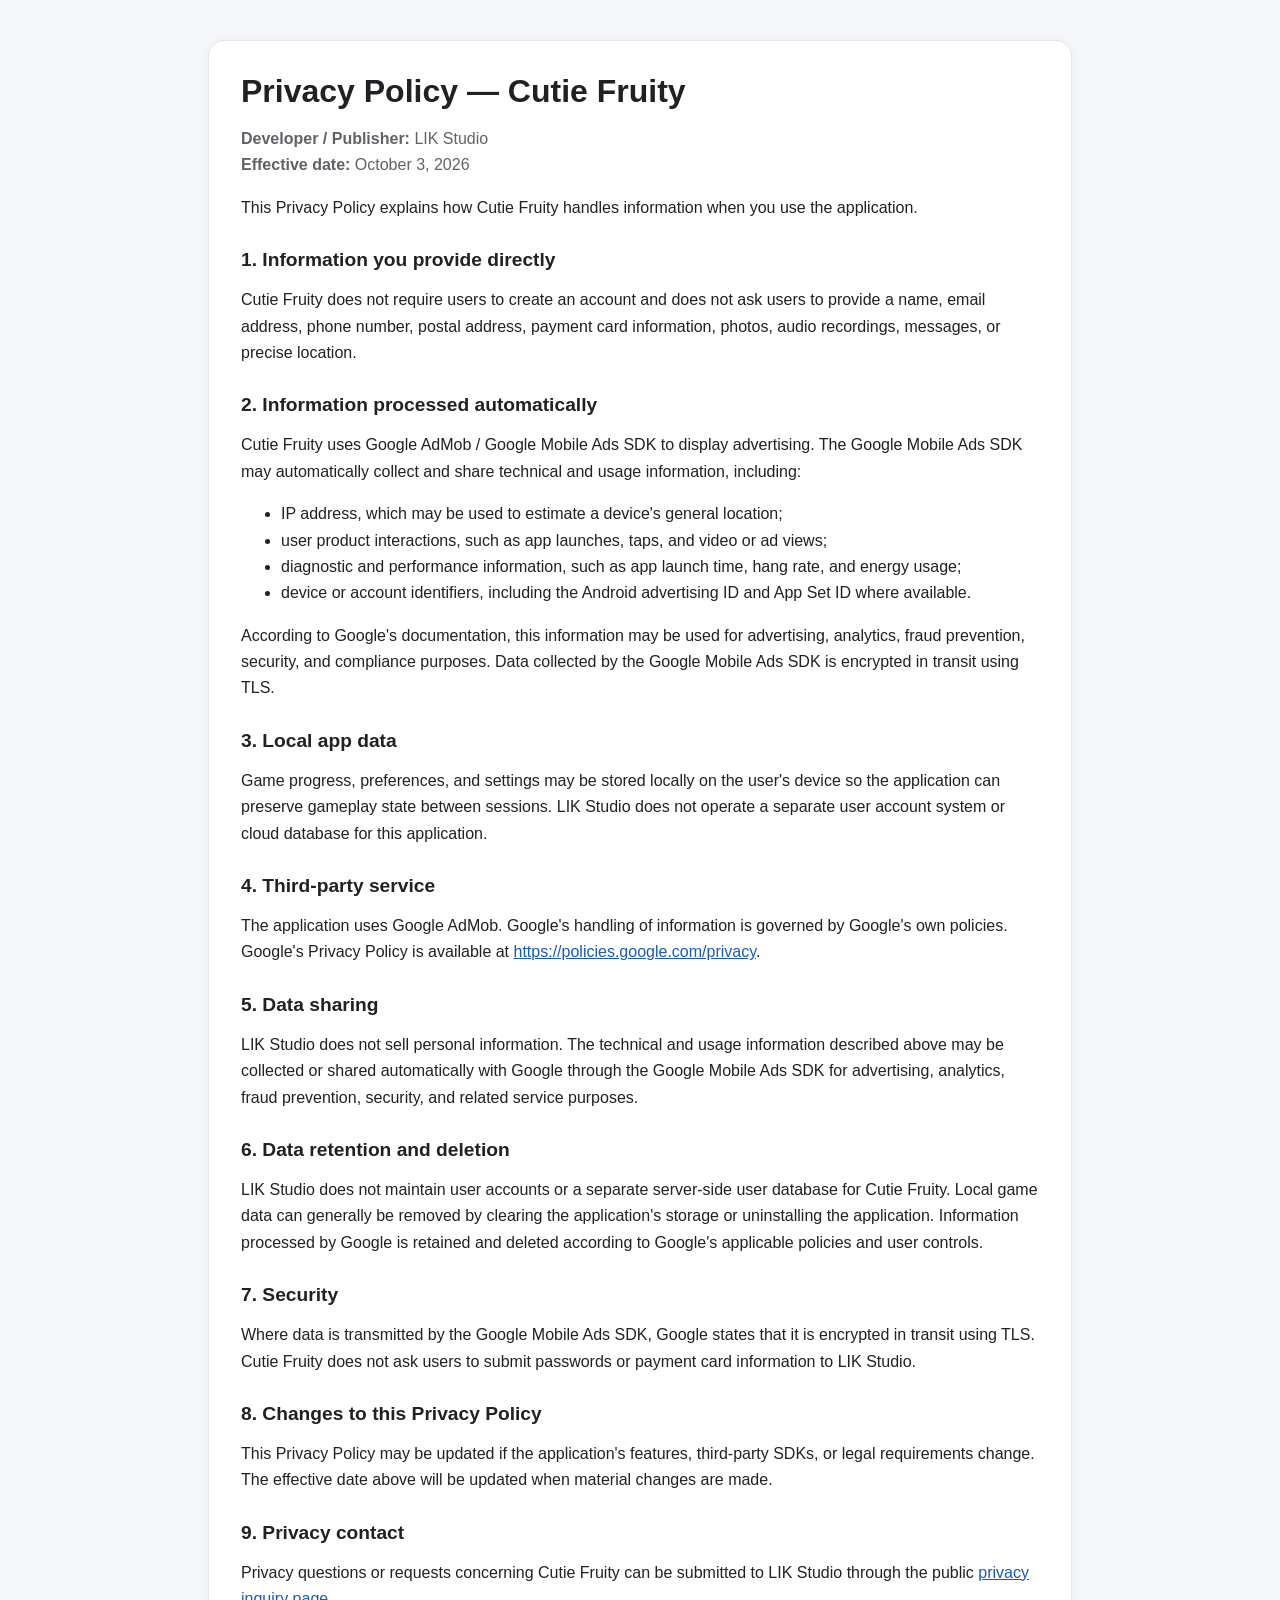
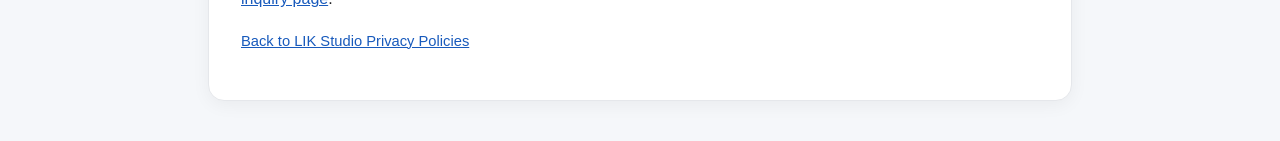
==== cutie-fruity/index.html @ a2e52e21 "Add Cutie Fruity privacy policy" ====
<!doctype html><html lang="en"><head><meta charset="utf-8"><meta name="viewport" content="width=device-width,initial-scale=1"><title>Privacy Policy — Cutie Fruity</title><link rel="stylesheet" href="../styles.css"></head><body><main class="wrap"><article class="card"><h1>Privacy Policy — Cutie Fruity</h1><p class="meta"><strong>Developer / Publisher:</strong> LIK Studio<br><strong>Effective date:</strong> October 3, 2026</p><p>This Privacy Policy explains how Cutie Fruity handles information when you use the application.</p>

<h2>1. Information you provide directly</h2>
<p>Cutie Fruity does not require users to create an account and does not ask users to provide a name, email address, phone number, postal address, payment card information, photos, audio recordings, messages, or precise location.</p>

<h2>2. Information processed automatically</h2>
<p>Cutie Fruity uses Google AdMob / Google Mobile Ads SDK to display advertising. The Google Mobile Ads SDK may automatically collect and share technical and usage information, including:</p>
<ul>
<li>IP address, which may be used to estimate a device's general location;</li>
<li>user product interactions, such as app launches, taps, and video or ad views;</li>
<li>diagnostic and performance information, such as app launch time, hang rate, and energy usage;</li>
<li>device or account identifiers, including the Android advertising ID and App Set ID where available.</li>
</ul>
<p>According to Google's documentation, this information may be used for advertising, analytics, fraud prevention, security, and compliance purposes. Data collected by the Google Mobile Ads SDK is encrypted in transit using TLS.</p>

<h2>3. Local app data</h2>
<p>Game progress, preferences, and settings may be stored locally on the user's device so the application can preserve gameplay state between sessions. LIK Studio does not operate a separate user account system or cloud database for this application.</p>

<h2>4. Third-party service</h2>
<p>The application uses Google AdMob. Google's handling of information is governed by Google's own policies. Google's Privacy Policy is available at <a href="https://policies.google.com/privacy">https://policies.google.com/privacy</a>.</p>

<h2>5. Data sharing</h2>
<p>LIK Studio does not sell personal information. The technical and usage information described above may be collected or shared automatically with Google through the Google Mobile Ads SDK for advertising, analytics, fraud prevention, security, and related service purposes.</p>

<h2>6. Data retention and deletion</h2>
<p>LIK Studio does not maintain user accounts or a separate server-side user database for Cutie Fruity. Local game data can generally be removed by clearing the application's storage or uninstalling the application. Information processed by Google is retained and deleted according to Google's applicable policies and user controls.</p>

<h2>7. Security</h2>
<p>Where data is transmitted by the Google Mobile Ads SDK, Google states that it is encrypted in transit using TLS. Cutie Fruity does not ask users to submit passwords or payment card information to LIK Studio.</p>

<h2>8. Changes to this Privacy Policy</h2>
<p>This Privacy Policy may be updated if the application's features, third-party SDKs, or legal requirements change. The effective date above will be updated when material changes are made.</p>

<h2>9. Privacy contact</h2>
<p>Privacy questions or requests concerning Cutie Fruity can be submitted to LIK Studio through the public <a href="https://github.com/nchoi1980-web/lik-studio-privacy/issues/new">privacy inquiry page</a>.</p>

<p class="small"><a href="../">Back to LIK Studio Privacy Policies</a></p></article></main></body></html>
---- styles.css ----
:root{font-family:Arial,Helvetica,sans-serif;color:#202124;background:#f5f7fa}*{box-sizing:border-box}body{margin:0}.wrap{max-width:900px;margin:40px auto;padding:0 18px}.card{background:#fff;border:1px solid #e5e7eb;border-radius:16px;padding:32px;box-shadow:0 4px 18px rgba(0,0,0,.05)}h1{margin:0 0 8px;font-size:2rem}h2{margin-top:28px;font-size:1.2rem}p,li{line-height:1.65}.meta{color:#5f6368}.app-links a{display:block;margin:10px 0;padding:14px 16px;background:#f0f4f8;border-radius:10px;text-decoration:none;font-weight:700;color:#185abc}a{color:#185abc}.small{font-size:.92rem;color:#5f6368}
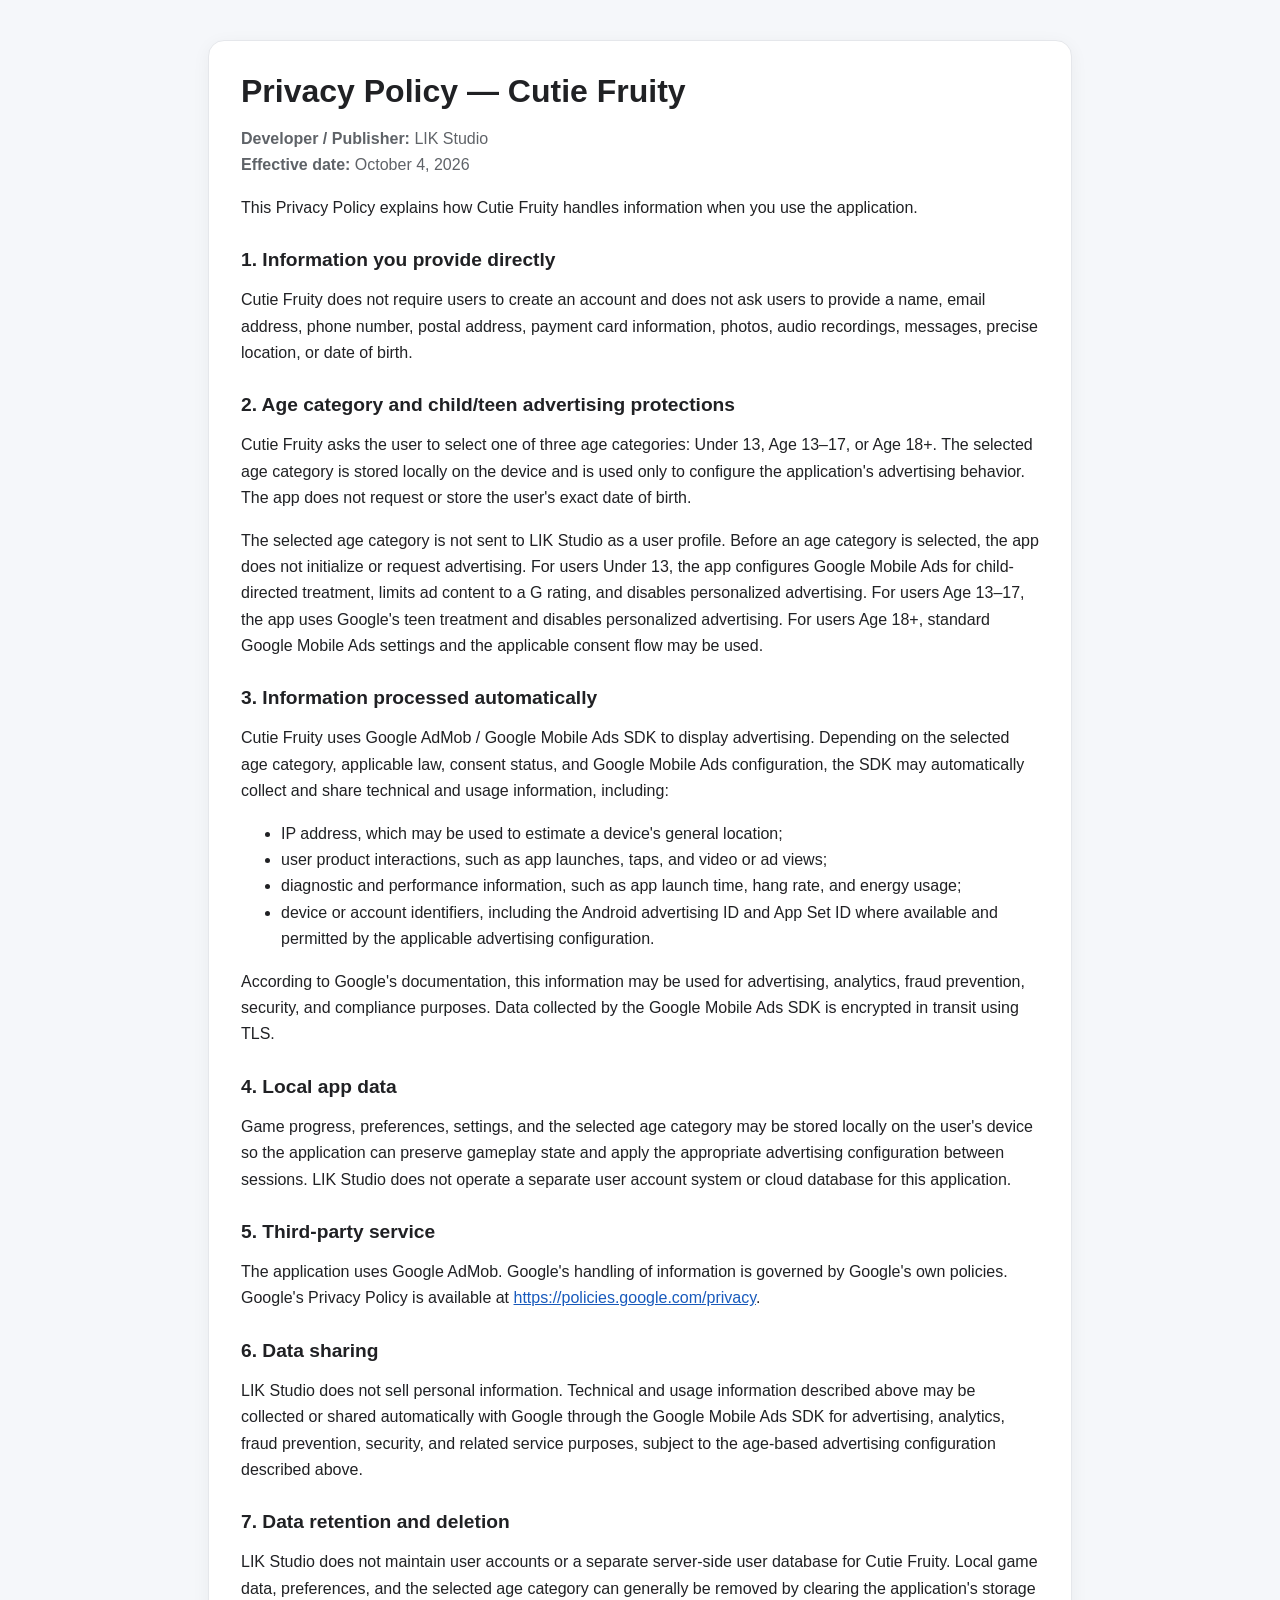
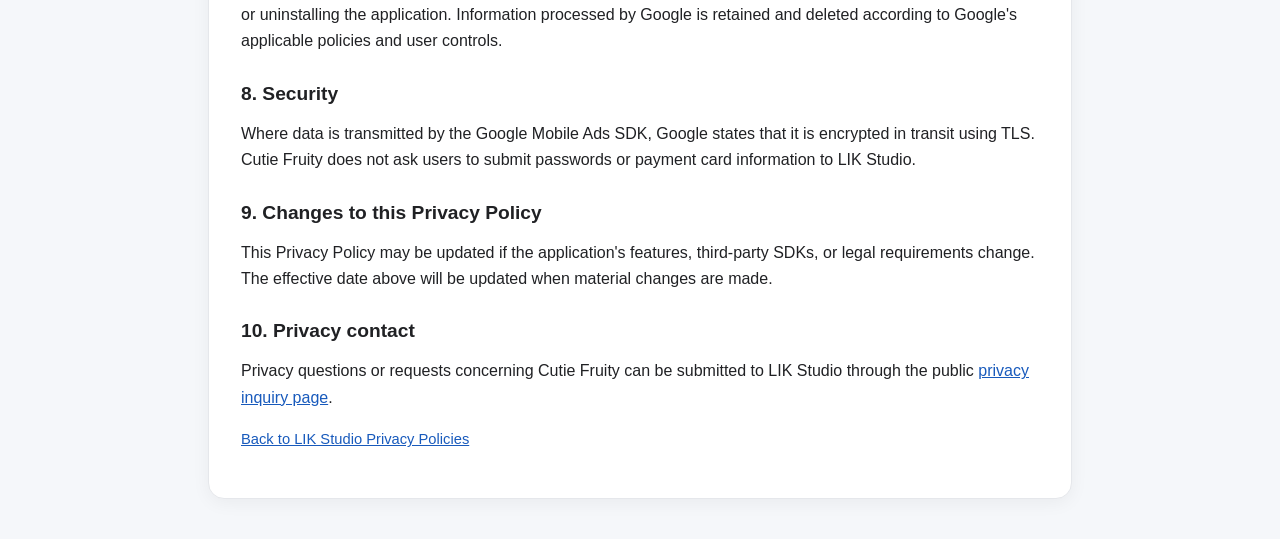
==== commit a28c06a8: "Update Cutie Fruity privacy policy for mixed audience" ====
--- a/cutie-fruity/index.html
+++ b/cutie-fruity/index.html
@@ -1,37 +1,41 @@
-<!doctype html><html lang="en"><head><meta charset="utf-8"><meta name="viewport" content="width=device-width,initial-scale=1"><title>Privacy Policy — Cutie Fruity</title><link rel="stylesheet" href="../styles.css"></head><body><main class="wrap"><article class="card"><h1>Privacy Policy — Cutie Fruity</h1><p class="meta"><strong>Developer / Publisher:</strong> LIK Studio<br><strong>Effective date:</strong> October 3, 2026</p><p>This Privacy Policy explains how Cutie Fruity handles information when you use the application.</p>
+<!doctype html><html lang="en"><head><meta charset="utf-8"><meta name="viewport" content="width=device-width,initial-scale=1"><title>Privacy Policy — Cutie Fruity</title><link rel="stylesheet" href="../styles.css"></head><body><main class="wrap"><article class="card"><h1>Privacy Policy — Cutie Fruity</h1><p class="meta"><strong>Developer / Publisher:</strong> LIK Studio<br><strong>Effective date:</strong> October 4, 2026</p><p>This Privacy Policy explains how Cutie Fruity handles information when you use the application.</p>
 
 <h2>1. Information you provide directly</h2>
-<p>Cutie Fruity does not require users to create an account and does not ask users to provide a name, email address, phone number, postal address, payment card information, photos, audio recordings, messages, or precise location.</p>
+<p>Cutie Fruity does not require users to create an account and does not ask users to provide a name, email address, phone number, postal address, payment card information, photos, audio recordings, messages, precise location, or date of birth.</p>
 
-<h2>2. Information processed automatically</h2>
-<p>Cutie Fruity uses Google AdMob / Google Mobile Ads SDK to display advertising. The Google Mobile Ads SDK may automatically collect and share technical and usage information, including:</p>
+<h2>2. Age category and child/teen advertising protections</h2>
+<p>Cutie Fruity asks the user to select one of three age categories: Under 13, Age 13–17, or Age 18+. The selected age category is stored locally on the device and is used only to configure the application's advertising behavior. The app does not request or store the user's exact date of birth.</p>
+<p>The selected age category is not sent to LIK Studio as a user profile. Before an age category is selected, the app does not initialize or request advertising. For users Under 13, the app configures Google Mobile Ads for child-directed treatment, limits ad content to a G rating, and disables personalized advertising. For users Age 13–17, the app uses Google's teen treatment and disables personalized advertising. For users Age 18+, standard Google Mobile Ads settings and the applicable consent flow may be used.</p>
+
+<h2>3. Information processed automatically</h2>
+<p>Cutie Fruity uses Google AdMob / Google Mobile Ads SDK to display advertising. Depending on the selected age category, applicable law, consent status, and Google Mobile Ads configuration, the SDK may automatically collect and share technical and usage information, including:</p>
 <ul>
 <li>IP address, which may be used to estimate a device's general location;</li>
 <li>user product interactions, such as app launches, taps, and video or ad views;</li>
 <li>diagnostic and performance information, such as app launch time, hang rate, and energy usage;</li>
-<li>device or account identifiers, including the Android advertising ID and App Set ID where available.</li>
+<li>device or account identifiers, including the Android advertising ID and App Set ID where available and permitted by the applicable advertising configuration.</li>
 </ul>
 <p>According to Google's documentation, this information may be used for advertising, analytics, fraud prevention, security, and compliance purposes. Data collected by the Google Mobile Ads SDK is encrypted in transit using TLS.</p>
 
-<h2>3. Local app data</h2>
-<p>Game progress, preferences, and settings may be stored locally on the user's device so the application can preserve gameplay state between sessions. LIK Studio does not operate a separate user account system or cloud database for this application.</p>
+<h2>4. Local app data</h2>
+<p>Game progress, preferences, settings, and the selected age category may be stored locally on the user's device so the application can preserve gameplay state and apply the appropriate advertising configuration between sessions. LIK Studio does not operate a separate user account system or cloud database for this application.</p>
 
-<h2>4. Third-party service</h2>
+<h2>5. Third-party service</h2>
 <p>The application uses Google AdMob. Google's handling of information is governed by Google's own policies. Google's Privacy Policy is available at <a href="https://policies.google.com/privacy">https://policies.google.com/privacy</a>.</p>
 
-<h2>5. Data sharing</h2>
-<p>LIK Studio does not sell personal information. The technical and usage information described above may be collected or shared automatically with Google through the Google Mobile Ads SDK for advertising, analytics, fraud prevention, security, and related service purposes.</p>
+<h2>6. Data sharing</h2>
+<p>LIK Studio does not sell personal information. Technical and usage information described above may be collected or shared automatically with Google through the Google Mobile Ads SDK for advertising, analytics, fraud prevention, security, and related service purposes, subject to the age-based advertising configuration described above.</p>
 
-<h2>6. Data retention and deletion</h2>
-<p>LIK Studio does not maintain user accounts or a separate server-side user database for Cutie Fruity. Local game data can generally be removed by clearing the application's storage or uninstalling the application. Information processed by Google is retained and deleted according to Google's applicable policies and user controls.</p>
+<h2>7. Data retention and deletion</h2>
+<p>LIK Studio does not maintain user accounts or a separate server-side user database for Cutie Fruity. Local game data, preferences, and the selected age category can generally be removed by clearing the application's storage or uninstalling the application. Information processed by Google is retained and deleted according to Google's applicable policies and user controls.</p>
 
-<h2>7. Security</h2>
+<h2>8. Security</h2>
 <p>Where data is transmitted by the Google Mobile Ads SDK, Google states that it is encrypted in transit using TLS. Cutie Fruity does not ask users to submit passwords or payment card information to LIK Studio.</p>
 
-<h2>8. Changes to this Privacy Policy</h2>
+<h2>9. Changes to this Privacy Policy</h2>
 <p>This Privacy Policy may be updated if the application's features, third-party SDKs, or legal requirements change. The effective date above will be updated when material changes are made.</p>
 
-<h2>9. Privacy contact</h2>
+<h2>10. Privacy contact</h2>
 <p>Privacy questions or requests concerning Cutie Fruity can be submitted to LIK Studio through the public <a href="https://github.com/nchoi1980-web/lik-studio-privacy/issues/new">privacy inquiry page</a>.</p>
 
 <p class="small"><a href="../">Back to LIK Studio Privacy Policies</a></p></article></main></body></html>
